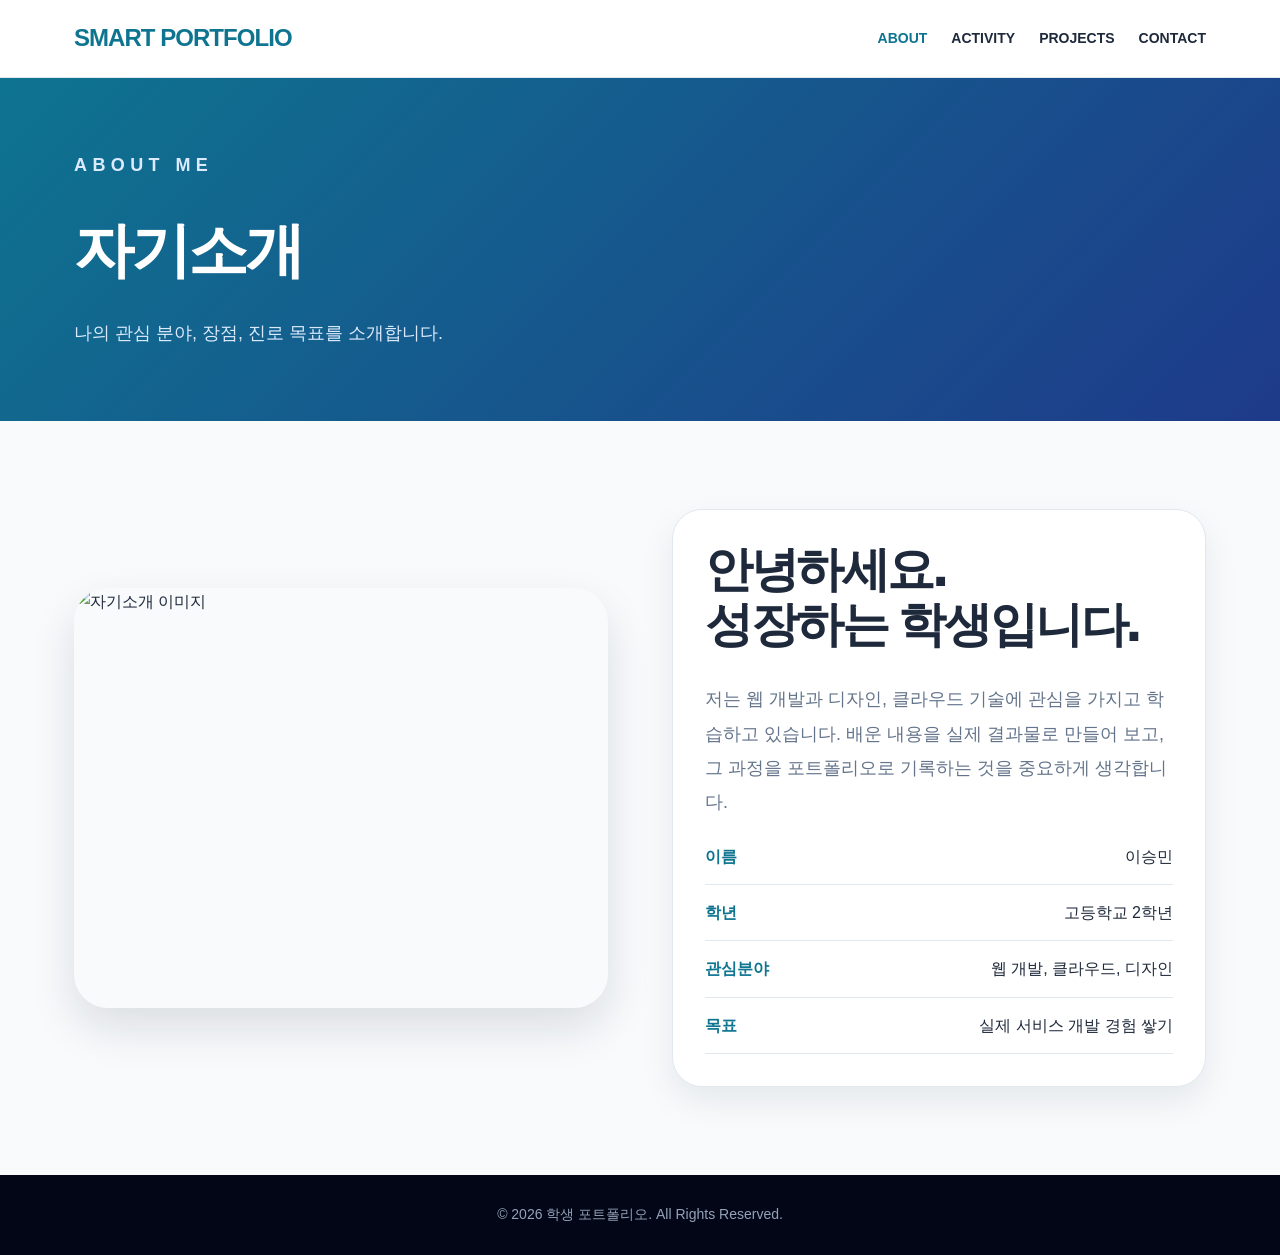
==== about.html @ df146b20 "Add files via upload" ====
<!DOCTYPE html>
<html lang="ko">
<head>
  <meta charset="UTF-8" />
  <meta name="viewport" content="width=device-width, initial-scale=1.0" />
  <title>자기소개 | 학생 포트폴리오</title>
  <link rel="stylesheet" href="css/style.css" />
</head>
<body>
  <header>
  <nav class="nav">
    <a href="index.html" class="logo">SMART PORTFOLIO</a>
    <ul class="menu">
      <li><a href="about.html" class="active">ABOUT</a></li>
      <li><a href="activity.html" class="">ACTIVITY</a></li>
      <li><a href="projects.html" class="">PROJECTS</a></li>
      <li><a href="contact.html" class="">CONTACT</a></li>
    </ul>
  </nav>
</header>
  <div class="page-title">
    <div class="page-title-inner">
      <p class="eyebrow">About Me</p>
      <h1>자기소개</h1>
      <p>나의 관심 분야, 장점, 진로 목표를 소개합니다.</p>
    </div>
  </div>

  <main>
    <section class="two-grid">
      <div class="detail-image">
        <img src="https://images.unsplash.com/photo-1522202176988-66273c2fd55f?q=80&w=1200&auto=format&fit=crop" alt="자기소개 이미지">
      </div>
      <div class="card">
        <h2 class="section-title">안녕하세요.<br>성장하는 학생입니다.</h2>
        <p class="lead">
          저는 웹 개발과 디자인, 클라우드 기술에 관심을 가지고 학습하고 있습니다. 배운 내용을 실제 결과물로 만들어 보고, 그 과정을 포트폴리오로 기록하는 것을 중요하게 생각합니다.
        </p>
        <div class="info-list">
          <div class="info-item"><strong>이름</strong><span>이승민</span></div>
          <div class="info-item"><strong>학년</strong><span>고등학교 2학년</span></div>
          <div class="info-item"><strong>관심분야</strong><span>웹 개발, 클라우드, 디자인</span></div>
          <div class="info-item"><strong>목표</strong><span>실제 서비스 개발 경험 쌓기</span></div>
        </div>
      </div>
    </section>
  </main>
  <footer>
  © 2026 학생 포트폴리오. All Rights Reserved.
</footer>
</body>
</html>
---- css/style.css ----
* {
  box-sizing: border-box;
  margin: 0;
  padding: 0;
}

html {
  scroll-behavior: smooth;
}

body {
  font-family: "Noto Sans KR", "Pretendard", Arial, sans-serif;
  background: #f8fafc;
  color: #1e293b;
  line-height: 1.7;
}

a {
  color: inherit;
  text-decoration: none;
}

img {
  display: block;
  width: 100%;
}

header {
  position: sticky;
  top: 0;
  z-index: 50;
  background: rgba(255, 255, 255, 0.88);
  backdrop-filter: blur(14px);
  border-bottom: 1px solid #e2e8f0;
}

.nav {
  max-width: 1180px;
  margin: 0 auto;
  padding: 18px 24px;
  display: flex;
  justify-content: space-between;
  align-items: center;
  gap: 24px;
}

.logo {
  font-size: 24px;
  font-weight: 900;
  color: #0e7490;
  letter-spacing: -0.04em;
}

.menu {
  display: flex;
  gap: 24px;
  list-style: none;
  font-size: 14px;
  font-weight: 800;
}

.menu a:hover,
.menu a.active {
  color: #0e7490;
}

.hero {
  position: relative;
  overflow: hidden;
  background: linear-gradient(135deg, #0e7490, #1e3a8a);
  color: white;
}

.hero::before {
  content: "";
  position: absolute;
  width: 420px;
  height: 420px;
  border-radius: 999px;
  background: rgba(34, 211, 238, 0.28);
  filter: blur(70px);
  right: 10%;
  top: 15%;
}

.hero-inner {
  position: relative;
  max-width: 1180px;
  margin: 0 auto;
  padding: 110px 24px;
  display: grid;
  grid-template-columns: 1.05fr 0.95fr;
  gap: 72px;
  align-items: center;
}

.eyebrow {
  color: #a5f3fc;
  text-transform: uppercase;
  letter-spacing: 0.3em;
  font-size: 14px;
  font-weight: 800;
  margin-bottom: 20px;
}

.hero h1 {
  font-size: clamp(44px, 7vw, 76px);
  line-height: 1.05;
  font-weight: 950;
  letter-spacing: -0.06em;
  margin-bottom: 28px;
}

.hero-desc {
  max-width: 560px;
  color: #e2e8f0;
  font-size: 19px;
  margin-bottom: 40px;
}

.button-group {
  display: flex;
  flex-wrap: wrap;
  gap: 14px;
}

.btn {
  display: inline-flex;
  align-items: center;
  justify-content: center;
  padding: 15px 25px;
  border-radius: 18px;
  font-weight: 900;
  transition: 0.25s ease;
  border: 1px solid transparent;
}

.btn-primary {
  background: white;
  color: #155e75;
  box-shadow: 0 16px 32px rgba(15, 23, 42, 0.24);
}

.btn-dark {
  background: #0f172a;
  color: white;
}

.btn-secondary {
  border-color: rgba(255, 255, 255, 0.36);
  color: white;
}

.btn-outline {
  border-color: #cbd5e1;
  color: #334155;
  background: white;
}

.btn:hover {
  transform: translateY(-3px);
}

.hero-card {
  position: relative;
  max-width: 430px;
  margin: 0 auto;
  padding: 24px;
  border-radius: 42px;
  background: rgba(255, 255, 255, 0.12);
  border: 1px solid rgba(255, 255, 255, 0.24);
  backdrop-filter: blur(20px);
  box-shadow: 0 30px 80px rgba(15, 23, 42, 0.28);
}

.hero-card img {
  height: 500px;
  object-fit: cover;
  border-radius: 30px;
}

.page-title {
  background: linear-gradient(135deg, #0e7490, #1e3a8a);
  color: white;
}

.page-title-inner {
  max-width: 1180px;
  margin: 0 auto;
  padding: 72px 24px;
}

.page-title h1 {
  font-size: clamp(38px, 5vw, 60px);
  font-weight: 950;
  letter-spacing: -0.05em;
  margin-bottom: 16px;
}

.page-title p {
  color: #dbeafe;
  font-size: 18px;
}

main section,
.section {
  max-width: 1180px;
  margin: 0 auto;
  padding: 88px 24px;
}

.section-kicker {
  color: #0e7490;
  text-transform: uppercase;
  letter-spacing: 0.22em;
  font-size: 14px;
  font-weight: 900;
  margin-bottom: 14px;
}

.section-title {
  font-size: clamp(32px, 4vw, 48px);
  font-weight: 950;
  line-height: 1.15;
  letter-spacing: -0.05em;
  margin-bottom: 30px;
}

.lead {
  color: #475569;
  font-size: 18px;
  line-height: 1.9;
}

.about-grid,
.two-grid {
  display: grid;
  grid-template-columns: 1fr 1fr;
  gap: 64px;
  align-items: center;
}

.card {
  background: white;
  border: 1px solid #e2e8f0;
  border-radius: 30px;
  padding: 32px;
  box-shadow: 0 14px 34px rgba(15, 23, 42, 0.08);
}

.stat-grid {
  display: grid;
  grid-template-columns: 1fr 1fr;
  gap: 18px;
}

.stat-card {
  padding: 32px;
  border-radius: 30px;
  background: white;
  border: 1px solid #e2e8f0;
  box-shadow: 0 14px 34px rgba(15, 23, 42, 0.08);
}

.stat-card.dark {
  background: #0f172a;
  color: white;
}

.stat-card.accent {
  grid-column: 1 / -1;
  background: #0e7490;
  color: white;
}

.stat-number {
  font-size: 52px;
  line-height: 1;
  font-weight: 950;
  color: #0e7490;
  margin-bottom: 12px;
}

.stat-card.dark .stat-number,
.stat-card.accent .stat-number {
  color: white;
}

.stat-label {
  color: #64748b;
  font-weight: 800;
}

.stat-card.dark .stat-label,
.stat-card.accent .stat-label {
  color: #cbd5e1;
}

.skills-wrap {
  max-width: none;
  background: white;
  border-top: 1px solid #e2e8f0;
  border-bottom: 1px solid #e2e8f0;
}

.skills-inner {
  max-width: 1180px;
  margin: 0 auto;
  padding: 88px 24px;
}

.skills-list {
  display: flex;
  flex-wrap: wrap;
  gap: 16px;
  margin-top: 40px;
}

.skill {
  padding: 15px 24px;
  border-radius: 18px;
  background: #f1f5f9;
  color: #1e293b;
  font-size: 18px;
  font-weight: 900;
  box-shadow: 0 8px 18px rgba(15, 23, 42, 0.05);
  transition: 0.25s ease;
}

.skill:hover {
  background: #0e7490;
  color: white;
  transform: translateY(-3px);
}

.project-grid,
.activity-grid {
  display: grid;
  grid-template-columns: repeat(3, 1fr);
  gap: 28px;
  margin-top: 50px;
}

.project-card {
  overflow: hidden;
  border-radius: 34px;
  background: white;
  border: 1px solid #e2e8f0;
  box-shadow: 0 18px 40px rgba(15, 23, 42, 0.08);
  transition: 0.3s ease;
}

.project-card:hover {
  transform: translateY(-8px);
  box-shadow: 0 28px 60px rgba(15, 23, 42, 0.14);
}

.project-card img {
  height: 250px;
  object-fit: cover;
}

.project-body {
  padding: 30px;
}

.project-body h3,
.card h3 {
  font-size: 24px;
  line-height: 1.3;
  letter-spacing: -0.04em;
  margin-bottom: 16px;
}

.project-body p,
.card p {
  color: #64748b;
  margin-bottom: 24px;
}

.project-link {
  color: #0e7490;
  font-weight: 950;
}

.info-list {
  display: grid;
  gap: 14px;
  margin-top: 24px;
}

.info-item {
  display: flex;
  justify-content: space-between;
  gap: 16px;
  padding-bottom: 14px;
  border-bottom: 1px solid #e2e8f0;
}

.info-item strong {
  color: #0e7490;
  min-width: 110px;
}

.timeline {
  display: grid;
  gap: 18px;
  margin-top: 40px;
}

.timeline-item {
  background: white;
  border-left: 6px solid #0e7490;
  border-radius: 22px;
  padding: 26px;
  border-top: 1px solid #e2e8f0;
  border-right: 1px solid #e2e8f0;
  border-bottom: 1px solid #e2e8f0;
  box-shadow: 0 12px 28px rgba(15, 23, 42, 0.06);
}

.timeline-item span {
  display: inline-block;
  color: #0e7490;
  font-weight: 900;
  margin-bottom: 8px;
}

.detail-image {
  border-radius: 34px;
  overflow: hidden;
  box-shadow: 0 20px 46px rgba(15, 23, 42, 0.12);
}

.detail-image img {
  height: 420px;
  object-fit: cover;
}

.badge-list {
  display: flex;
  flex-wrap: wrap;
  gap: 10px;
  margin: 22px 0;
}

.badge {
  background: #e0f2fe;
  color: #075985;
  border-radius: 999px;
  padding: 8px 14px;
  font-weight: 900;
  font-size: 14px;
}

.contact {
  max-width: none;
  background: #0f172a;
  color: white;
}

.contact-inner {
  max-width: 1180px;
  margin: 0 auto;
  padding: 88px 24px;
  text-align: center;
}

.contact .section-title {
  margin-bottom: 24px;
}

.contact p {
  color: #cbd5e1;
  max-width: 680px;
  margin: 0 auto 38px;
  font-size: 18px;
}

footer {
  background: #020617;
  color: #94a3b8;
  text-align: center;
  padding: 28px 16px;
  font-size: 14px;
}

@media (max-width: 900px) {
  .hero-inner,
  .about-grid,
  .two-grid,
  .project-grid,
  .activity-grid {
    grid-template-columns: 1fr;
  }

  .hero-inner {
    padding: 80px 24px;
  }

  .hero-card img {
    height: 420px;
  }

  .menu {
    gap: 14px;
    flex-wrap: wrap;
    justify-content: flex-end;
  }
}

@media (max-width: 560px) {
  .nav {
    align-items: flex-start;
    flex-direction: column;
  }

  .menu {
    justify-content: flex-start;
  }

  .hero-inner,
  main section,
  .section,
  .skills-inner,
  .contact-inner,
  .page-title-inner {
    padding-left: 18px;
    padding-right: 18px;
  }

  .hero-card img,
  .detail-image img {
    height: 340px;
  }

  .stat-grid {
    grid-template-columns: 1fr;
  }

  .stat-card.accent {
    grid-column: auto;
  }

  .info-item {
    flex-direction: column;
    gap: 4px;
  }
}
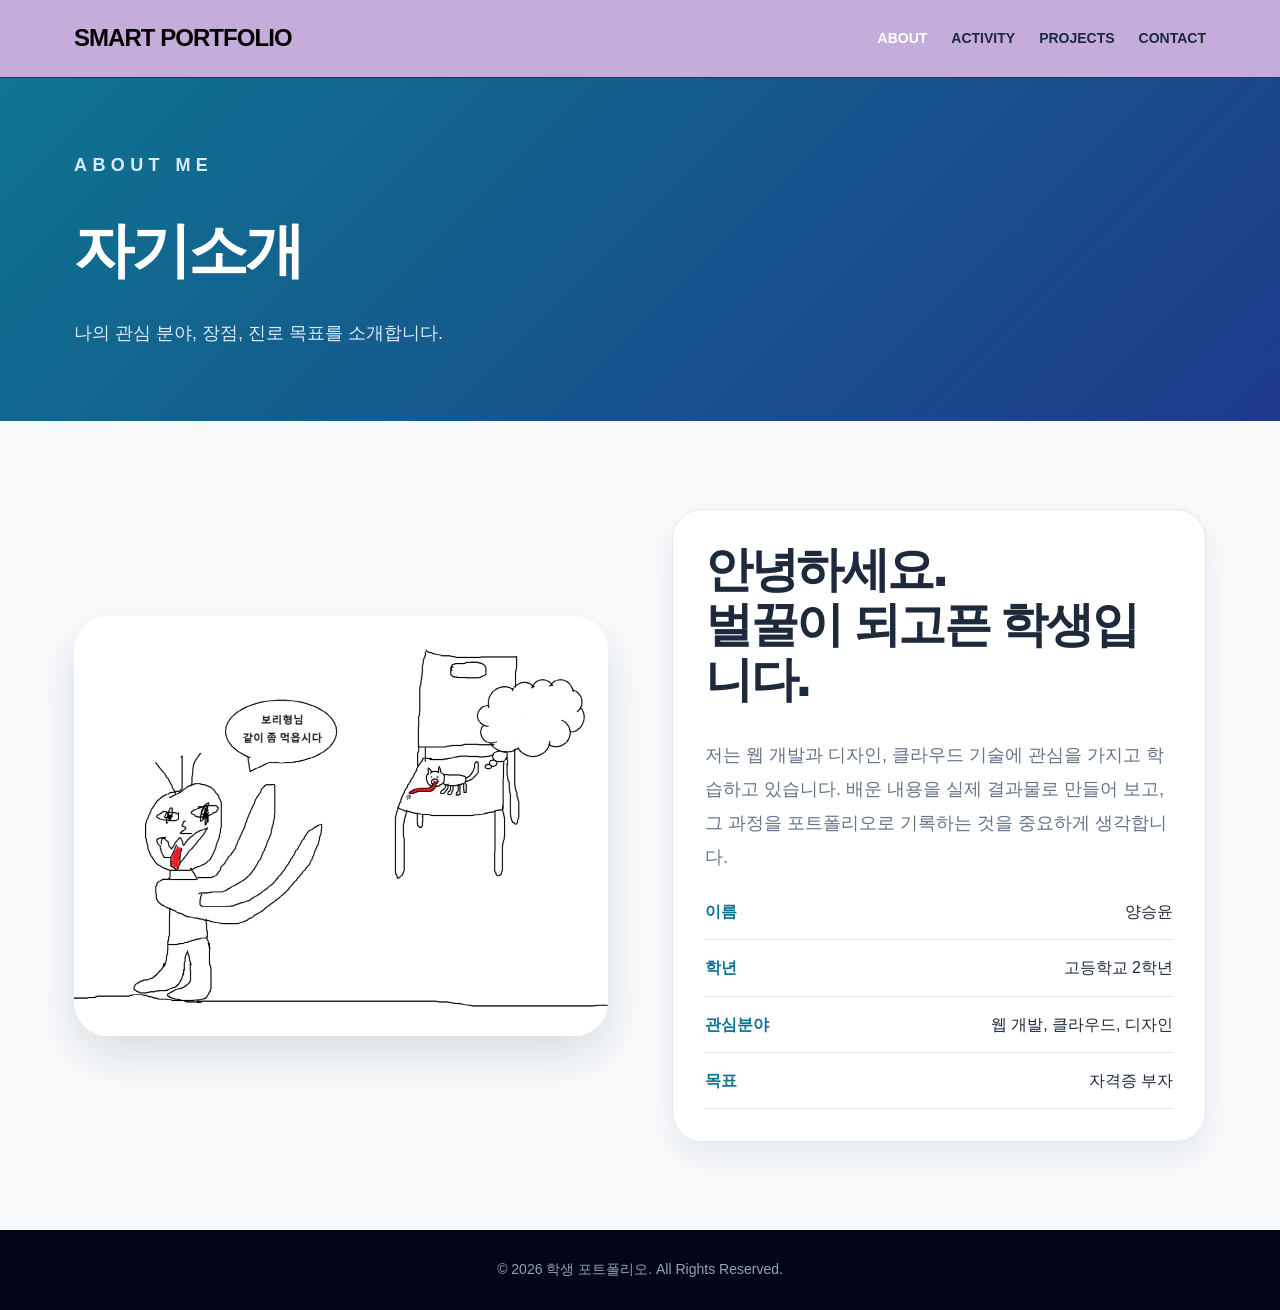
==== commit 09271142: "Add files via upload" ====
--- a/about.html
+++ b/about.html
@@ -29,18 +29,18 @@
   <main>
     <section class="two-grid">
       <div class="detail-image">
-        <img src="https://images.unsplash.com/photo-1522202176988-66273c2fd55f?q=80&w=1200&auto=format&fit=crop" alt="자기소개 이미지">
+        <img src="images/imagess.png" alt="자기소개 이미지">
       </div>
       <div class="card">
-        <h2 class="section-title">안녕하세요.<br>성장하는 학생입니다.</h2>
+        <h2 class="section-title">안녕하세요.<br>벌꿀이 되고픈 학생입니다.</h2>
         <p class="lead">
           저는 웹 개발과 디자인, 클라우드 기술에 관심을 가지고 학습하고 있습니다. 배운 내용을 실제 결과물로 만들어 보고, 그 과정을 포트폴리오로 기록하는 것을 중요하게 생각합니다.
         </p>
         <div class="info-list">
-          <div class="info-item"><strong>이름</strong><span>이승민</span></div>
+          <div class="info-item"><strong>이름</strong><span>양승윤</span></div>
           <div class="info-item"><strong>학년</strong><span>고등학교 2학년</span></div>
           <div class="info-item"><strong>관심분야</strong><span>웹 개발, 클라우드, 디자인</span></div>
-          <div class="info-item"><strong>목표</strong><span>실제 서비스 개발 경험 쌓기</span></div>
+          <div class="info-item"><strong>목표</strong><span>자격증 부자</span></div>
         </div>
       </div>
     </section>
--- a/css/style.css
+++ b/css/style.css
@@ -29,9 +29,9 @@
   position: sticky;
   top: 0;
   z-index: 50;
-  background: rgba(255, 255, 255, 0.88);
+  background: rgba(190, 162, 214, 0.88);
   backdrop-filter: blur(14px);
-  border-bottom: 1px solid #e2e8f0;
+  border-bottom: 1px solid #6a009b;
 }
 
 .nav {
@@ -47,7 +47,7 @@
 .logo {
   font-size: 24px;
   font-weight: 900;
-  color: #0e7490;
+  color: #000000;
   letter-spacing: -0.04em;
 }
 
@@ -61,14 +61,14 @@
 
 .menu a:hover,
 .menu a.active {
-  color: #0e7490;
+  color: #ffffff;
 }
 
 .hero {
   position: relative;
   overflow: hidden;
-  background: linear-gradient(135deg, #0e7490, #1e3a8a);
-  color: white;
+  background: linear-gradient(135deg, #8b04da, #ffffff);
+  color: rgb(255, 255, 255);
 }
 
 .hero::before {
@@ -77,7 +77,7 @@
   width: 420px;
   height: 420px;
   border-radius: 999px;
-  background: rgba(34, 211, 238, 0.28);
+  background: rgba(162, 0, 255, 0.28);
   filter: blur(70px);
   right: 10%;
   top: 15%;
@@ -95,7 +95,7 @@
 }
 
 .eyebrow {
-  color: #a5f3fc;
+  color: #ffffff;
   text-transform: uppercase;
   letter-spacing: 0.3em;
   font-size: 14px;
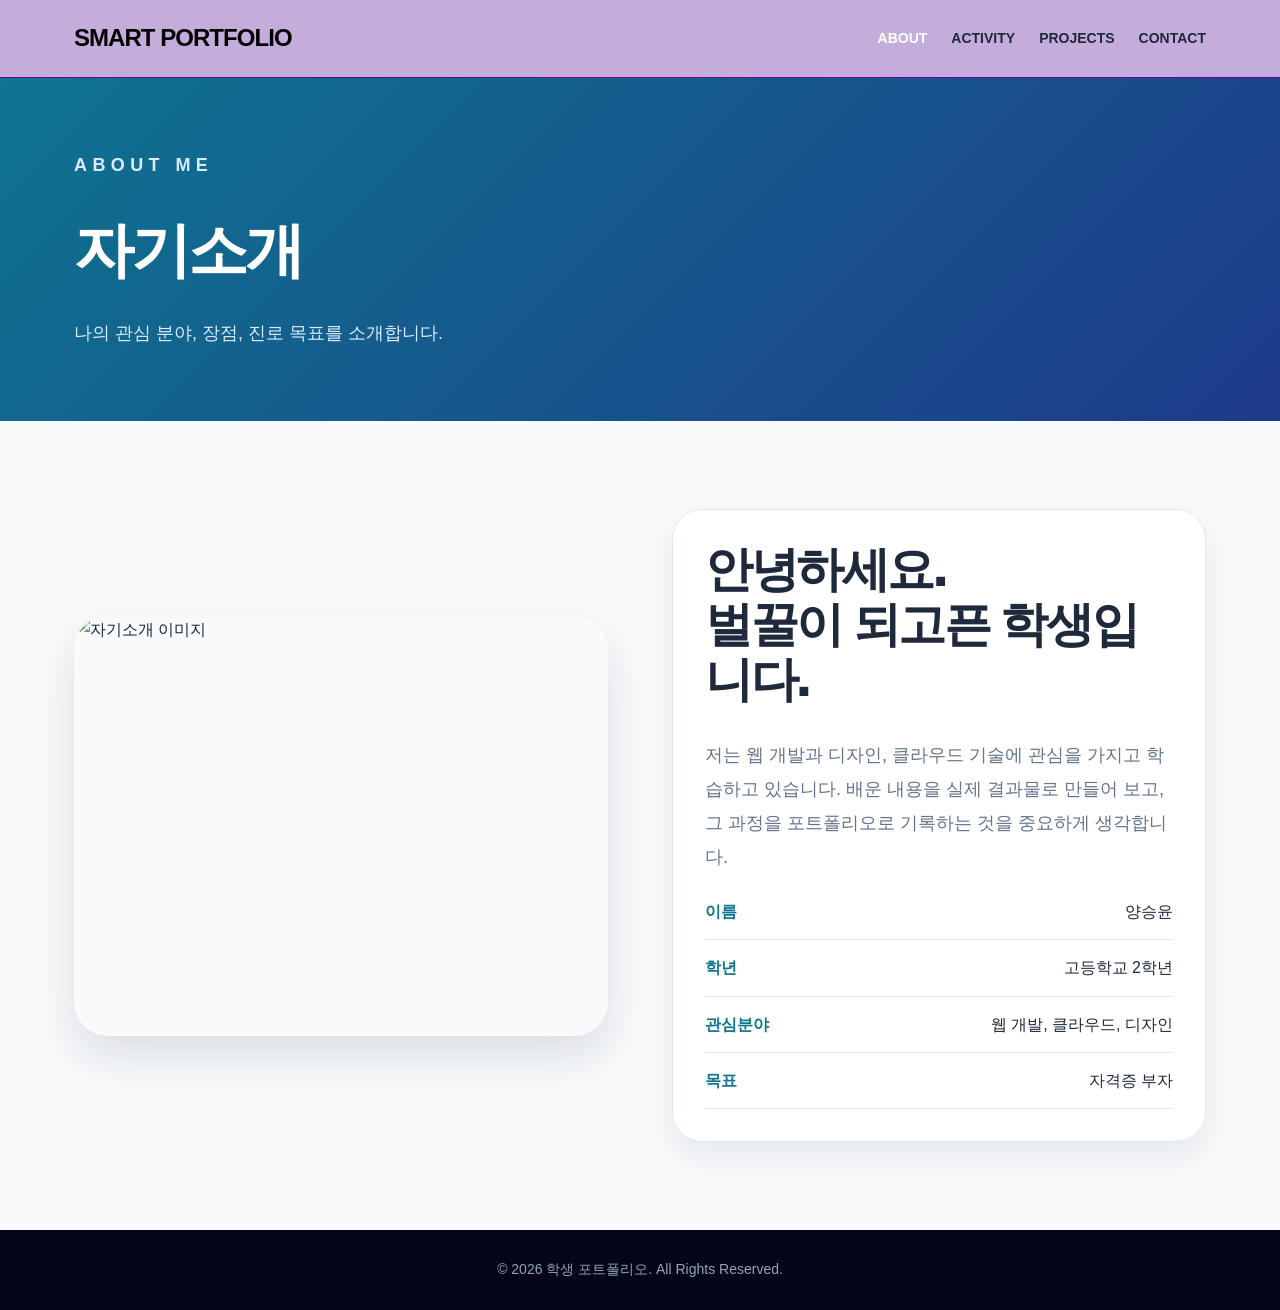
==== commit b0e6dec6: "Add files via upload" ====
--- a/about.html
+++ b/about.html
@@ -29,7 +29,7 @@
   <main>
     <section class="two-grid">
       <div class="detail-image">
-        <img src="images/imagess.png" alt="자기소개 이미지">
+        <img src="images/image07.png" alt="자기소개 이미지">
       </div>
       <div class="card">
         <h2 class="section-title">안녕하세요.<br>벌꿀이 되고픈 학생입니다.</h2>
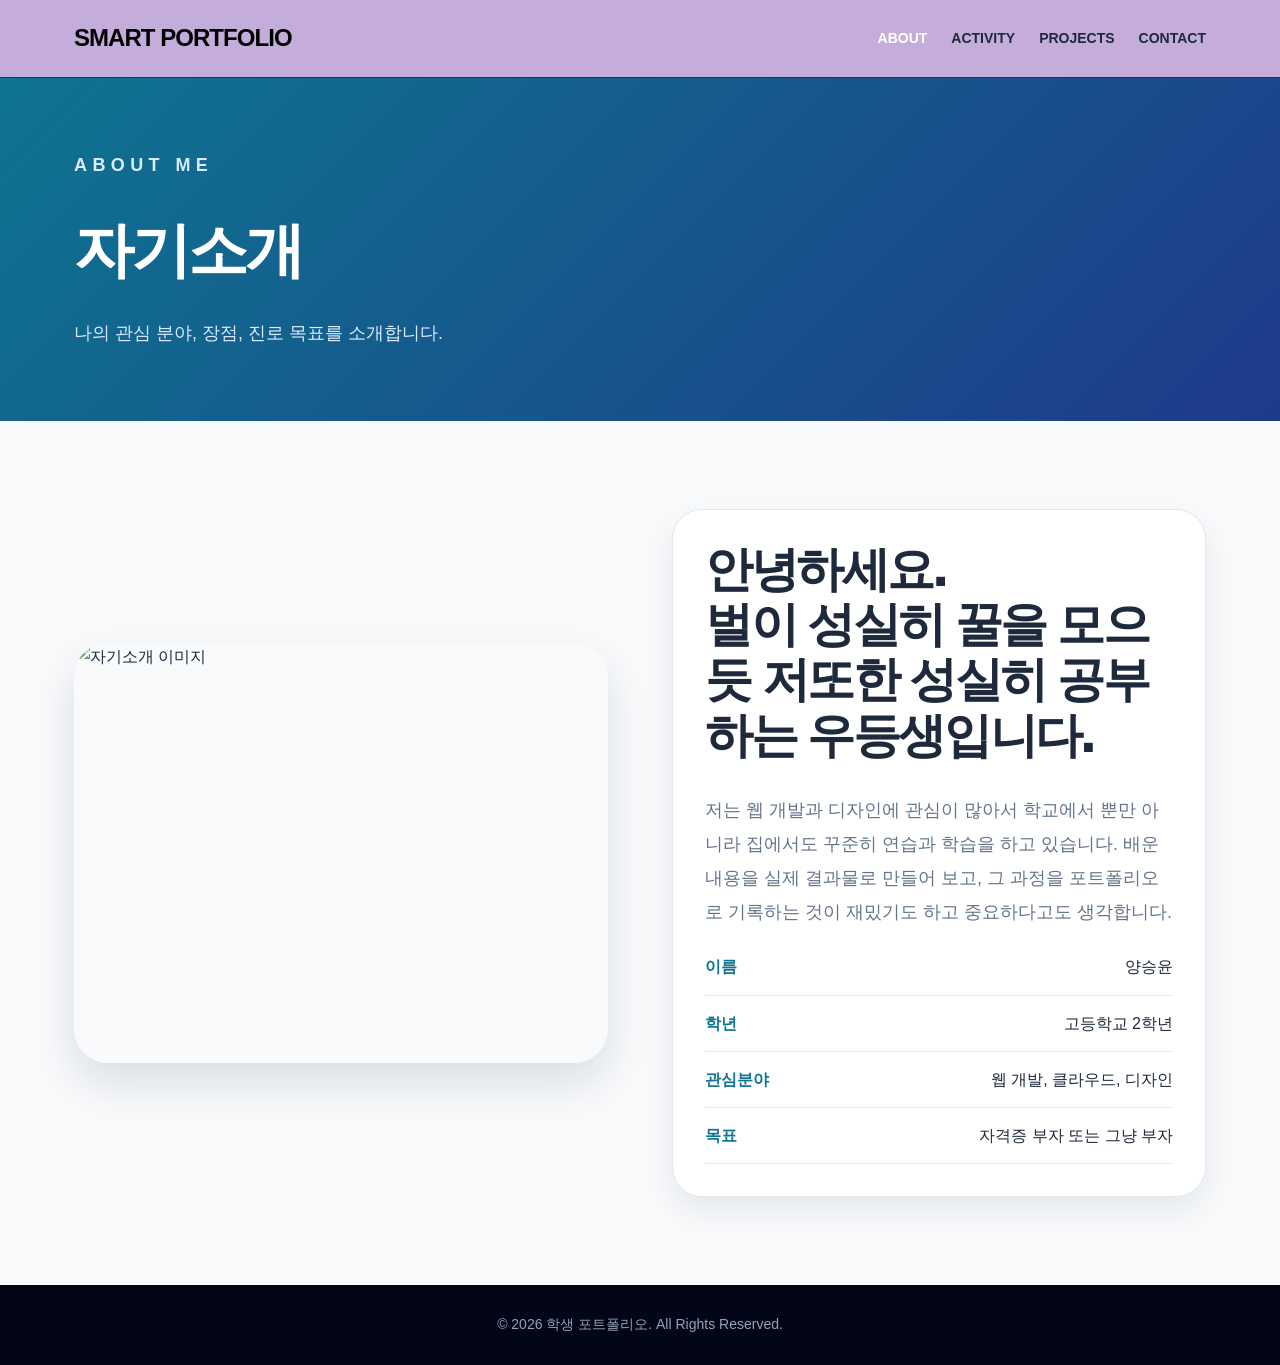
==== commit 9014b757: "Add files via upload" ====
--- a/about.html
+++ b/about.html
@@ -29,18 +29,18 @@
   <main>
     <section class="two-grid">
       <div class="detail-image">
-        <img src="images/image07.png" alt="자기소개 이미지">
+        <img src="images/image09.png" alt="자기소개 이미지">
       </div>
       <div class="card">
-        <h2 class="section-title">안녕하세요.<br>벌꿀이 되고픈 학생입니다.</h2>
+        <h2 class="section-title">안녕하세요.<br>벌이 성실히 꿀을 모으듯 저또한 성실히 공부하는 우등생입니다.</h2>
         <p class="lead">
-          저는 웹 개발과 디자인, 클라우드 기술에 관심을 가지고 학습하고 있습니다. 배운 내용을 실제 결과물로 만들어 보고, 그 과정을 포트폴리오로 기록하는 것을 중요하게 생각합니다.
+          저는 웹 개발과 디자인에 관심이 많아서 학교에서 뿐만 아니라 집에서도 꾸준히 연습과 학습을 하고 있습니다. 배운 내용을 실제 결과물로 만들어 보고, 그 과정을 포트폴리오로 기록하는 것이 재밌기도 하고 중요하다고도 생각합니다.
         </p>
         <div class="info-list">
           <div class="info-item"><strong>이름</strong><span>양승윤</span></div>
           <div class="info-item"><strong>학년</strong><span>고등학교 2학년</span></div>
           <div class="info-item"><strong>관심분야</strong><span>웹 개발, 클라우드, 디자인</span></div>
-          <div class="info-item"><strong>목표</strong><span>자격증 부자</span></div>
+          <div class="info-item"><strong>목표</strong><span>자격증 부자 또는 그냥 부자</span></div>
         </div>
       </div>
     </section>
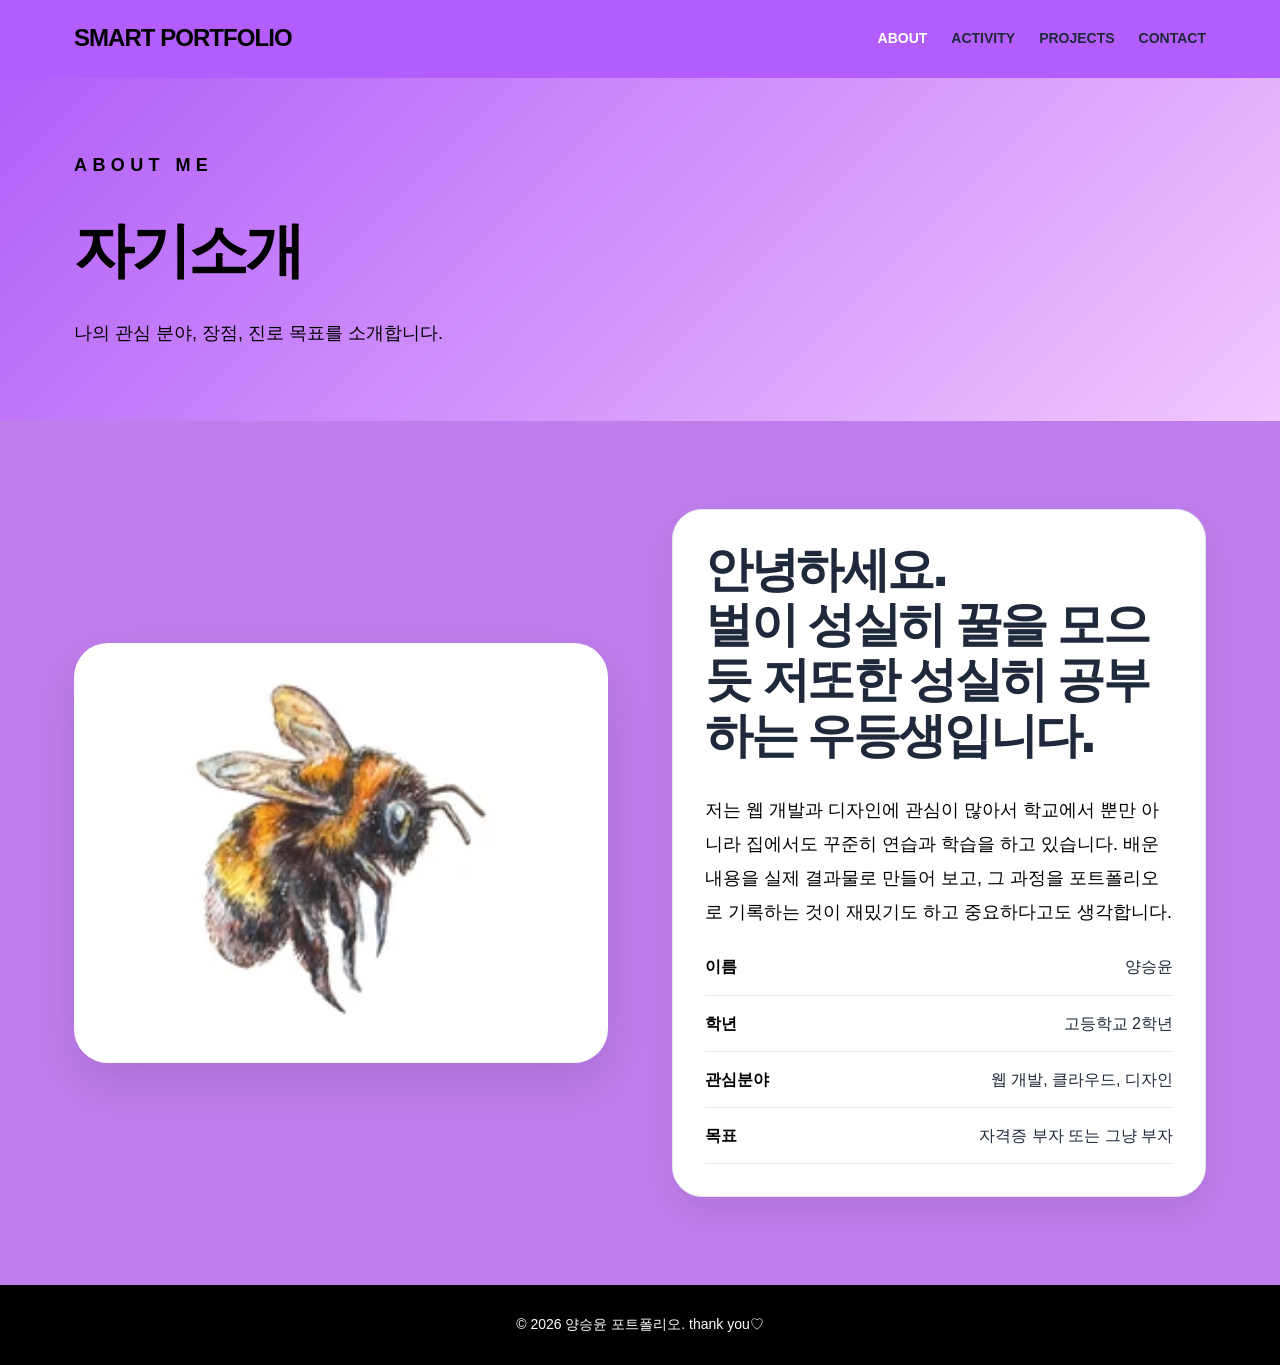
==== commit 1208b81a: "Add files via upload" ====
--- a/about.html
+++ b/about.html
@@ -46,7 +46,7 @@
     </section>
   </main>
   <footer>
-  © 2026 학생 포트폴리오. All Rights Reserved.
+  © 2026 양승윤 포트폴리오. thank you♡
 </footer>
 </body>
 </html>
--- a/css/style.css
+++ b/css/style.css
@@ -10,7 +10,7 @@
 
 body {
   font-family: "Noto Sans KR", "Pretendard", Arial, sans-serif;
-  background: #f8fafc;
+  background: #c07dec;
   color: #1e293b;
   line-height: 1.7;
 }
@@ -29,9 +29,9 @@
   position: sticky;
   top: 0;
   z-index: 50;
-  background: rgba(190, 162, 214, 0.88);
+  background: rgba(177, 89, 255, 0.88);
   backdrop-filter: blur(14px);
-  border-bottom: 1px solid #6a009b;
+  border-bottom: 1px solid #6a009b00;
 }
 
 .nav {
@@ -95,7 +95,7 @@
 }
 
 .eyebrow {
-  color: #ffffff;
+  color: #bb8fc4;
   text-transform: uppercase;
   letter-spacing: 0.3em;
   font-size: 14px;
@@ -113,7 +113,7 @@
 
 .hero-desc {
   max-width: 560px;
-  color: #e2e8f0;
+  color: #ffffff;
   font-size: 19px;
   margin-bottom: 40px;
 }
@@ -136,8 +136,8 @@
 }
 
 .btn-primary {
-  background: white;
-  color: #155e75;
+  background: rgb(255, 255, 255);
+  color: #000000;
   box-shadow: 0 16px 32px rgba(15, 23, 42, 0.24);
 }
 
@@ -147,7 +147,7 @@
 }
 
 .btn-secondary {
-  border-color: rgba(255, 255, 255, 0.36);
+  border-color: rgb(255, 255, 255);
   color: white;
 }
 
@@ -180,8 +180,8 @@
 }
 
 .page-title {
-  background: linear-gradient(135deg, #0e7490, #1e3a8a);
-  color: white;
+  background: linear-gradient(135deg, #b35ef8, #f0c8ff);
+  color: rgb(0, 0, 0);
 }
 
 .page-title-inner {
@@ -198,7 +198,7 @@
 }
 
 .page-title p {
-  color: #dbeafe;
+  color: #000000;
   font-size: 18px;
 }
 
@@ -210,7 +210,7 @@
 }
 
 .section-kicker {
-  color: #0e7490;
+  color: #000000;
   text-transform: uppercase;
   letter-spacing: 0.22em;
   font-size: 14px;
@@ -227,7 +227,7 @@
 }
 
 .lead {
-  color: #475569;
+  color: #000000;
   font-size: 18px;
   line-height: 1.9;
 }
@@ -241,11 +241,11 @@
 }
 
 .card {
-  background: white;
+  background: rgb(255, 255, 255);
   border: 1px solid #e2e8f0;
   border-radius: 30px;
   padding: 32px;
-  box-shadow: 0 14px 34px rgba(15, 23, 42, 0.08);
+  box-shadow: 0 14px 34px rgba(0, 0, 0, 0.08);
 }
 
 .stat-grid {
@@ -257,7 +257,7 @@
 .stat-card {
   padding: 32px;
   border-radius: 30px;
-  background: white;
+  background: rgb(255, 255, 255);
   border: 1px solid #e2e8f0;
   box-shadow: 0 14px 34px rgba(15, 23, 42, 0.08);
 }
@@ -283,7 +283,7 @@
 
 .stat-card.dark .stat-number,
 .stat-card.accent .stat-number {
-  color: white;
+  color: rgb(255, 255, 255);
 }
 
 .stat-label {
@@ -293,14 +293,14 @@
 
 .stat-card.dark .stat-label,
 .stat-card.accent .stat-label {
-  color: #cbd5e1;
+  color: #ffffff;
 }
 
 .skills-wrap {
   max-width: none;
-  background: white;
-  border-top: 1px solid #e2e8f0;
-  border-bottom: 1px solid #e2e8f0;
+  background: rgba(199, 130, 231, 0.877);
+  border-top: 1px solid #106de700;
+  border-bottom: 1px solid #00000000;
 }
 
 .skills-inner {
@@ -328,7 +328,7 @@
 }
 
 .skill:hover {
-  background: #0e7490;
+  background: #000000;
   color: white;
   transform: translateY(-3px);
 }
@@ -344,8 +344,8 @@
 .project-card {
   overflow: hidden;
   border-radius: 34px;
-  background: white;
-  border: 1px solid #e2e8f0;
+  background: rgb(255, 255, 255);
+  border: 1px solid #000000;
   box-shadow: 0 18px 40px rgba(15, 23, 42, 0.08);
   transition: 0.3s ease;
 }
@@ -374,12 +374,12 @@
 
 .project-body p,
 .card p {
-  color: #64748b;
+  color: #000000;
   margin-bottom: 24px;
 }
 
 .project-link {
-  color: #0e7490;
+  color: #000000;
   font-weight: 950;
 }
 
@@ -398,7 +398,7 @@
 }
 
 .info-item strong {
-  color: #0e7490;
+  color: #000000;
   min-width: 110px;
 }
 
@@ -409,11 +409,11 @@
 }
 
 .timeline-item {
-  background: white;
-  border-left: 6px solid #0e7490;
+  background: rgb(255, 255, 255);
+  border-left: 6px solid rgba(126, 0, 175, 0.884);
   border-radius: 22px;
   padding: 26px;
-  border-top: 1px solid #e2e8f0;
+  border-top: 1px solid #ffffff;
   border-right: 1px solid #e2e8f0;
   border-bottom: 1px solid #e2e8f0;
   box-shadow: 0 12px 28px rgba(15, 23, 42, 0.06);
@@ -421,7 +421,7 @@
 
 .timeline-item span {
   display: inline-block;
-  color: #0e7490;
+  color: rgb(0, 0, 0);
   font-weight: 900;
   margin-bottom: 8px;
 }
@@ -446,7 +446,7 @@
 
 .badge {
   background: #e0f2fe;
-  color: #075985;
+  color: #000000;
   border-radius: 999px;
   padding: 8px 14px;
   font-weight: 900;
@@ -455,8 +455,8 @@
 
 .contact {
   max-width: none;
-  background: #0f172a;
-  color: white;
+  background: #ba6bff;
+  color: rgb(0, 0, 0);
 }
 
 .contact-inner {
@@ -471,15 +471,15 @@
 }
 
 .contact p {
-  color: #cbd5e1;
+  color: #000000;
   max-width: 680px;
   margin: 0 auto 38px;
   font-size: 18px;
 }
 
 footer {
-  background: #020617;
-  color: #94a3b8;
+  background: #000000;
+  color: #ffffff;
   text-align: center;
   padding: 28px 16px;
   font-size: 14px;
@@ -547,3 +547,4 @@
     gap: 4px;
   }
 }
+
